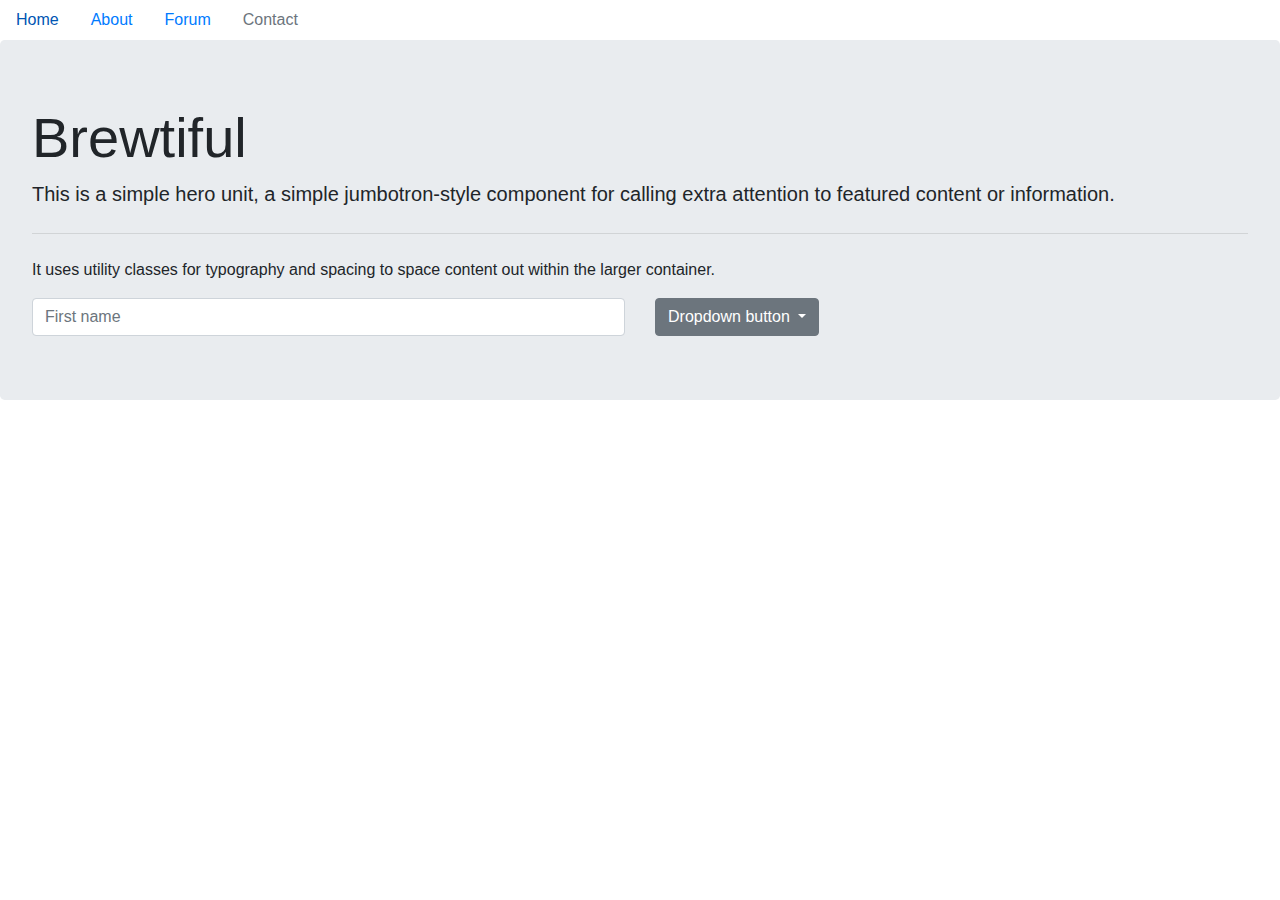
==== index.html @ ffa6af84 "added basic nav and jumbotron" ====
<!DOCTYPE html>
<html>
<head>
    <meta charset="utf-8" />
    <meta http-equiv="X-UA-Compatible" content="IE=edge">
    <title>Page Title</title>
    <meta name="viewport" content="width=device-width, initial-scale=1">
    <link rel="stylesheet" href="https://stackpath.bootstrapcdn.com/bootstrap/4.1.3/css/bootstrap.min.css">
    <link rel="stylesheet" href="https://use.fontawesome.com/releases/v5.5.0/css/all.css" integrity="sha384-B4dIYHKNBt8Bc12p+WXckhzcICo0wtJAoU8YZTY5qE0Id1GSseTk6S+L3BlXeVIU" crossorigin="anonymous">
    <link rel="stylesheet" type="text/css" media="screen" href="main.css" />
    <script src="main.js"></script>
</head>
<body>
    <nav class="nav">
        <a class="nav-link active" href="#">Home</a>
        <a class="nav-link" href="about.html">About</a>
        <a class="nav-link" href="forum.html">Forum</a>
        <a class="nav-link disabled" href="contact.html">Contact</a>
      </nav>

      <div class="jumbotron">
        <h1 class="display-4">Brewtiful</h1>
        <p class="lead">This is a simple hero unit, a simple jumbotron-style component for calling extra attention to featured content or information.</p>
        <hr class="my-4">
        <p>It uses utility classes for typography and spacing to space content out within the larger container.</p>
        
        <form>
            <div class="row">
              <div class="col">
                <input type="text" class="form-control" placeholder="First name">
              </div>
              <div class="col">
                    <div class="dropdown">
                            <button class="btn btn-secondary dropdown-toggle" type="button" id="dropdownMenuButton" data-toggle="dropdown" aria-haspopup="true" aria-expanded="false">
                            Dropdown button
                            </button>
                            <div class="dropdown-menu" aria-labelledby="dropdownMenuButton">
                            <a class="dropdown-item" href="#">Action</a>
                            <a class="dropdown-item" href="#">Another action</a>
                            <a class="dropdown-item" href="#">Something else here</a>
                            </div>
                            </div>
                
              </div>
            </div>
          </form>
          
      </div>
</body>
</html>
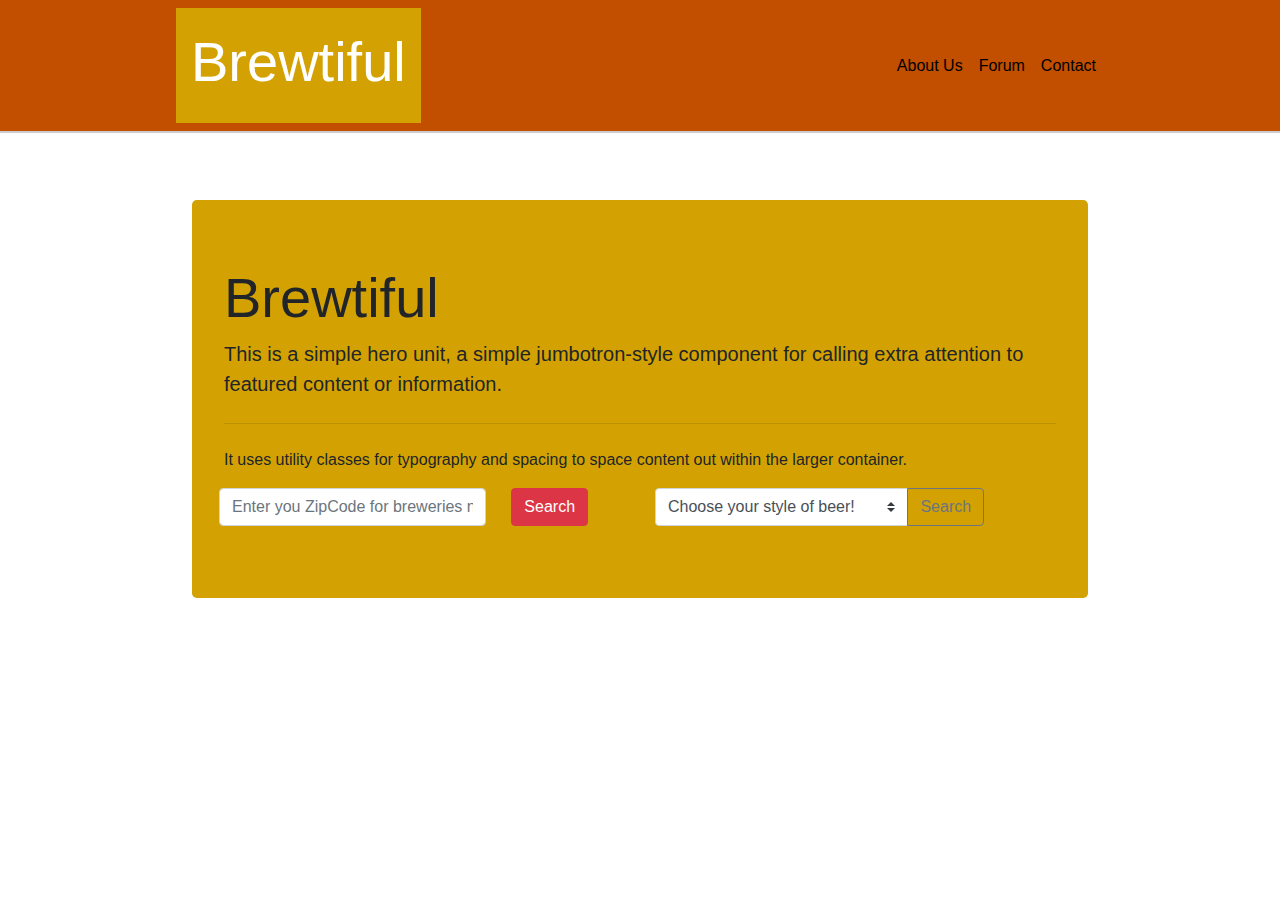
==== commit 5fd264b2: "Merge pull request #12 from ShawnArd/shawn" ====
--- a/index.html
+++ b/index.html
@@ -6,18 +6,39 @@
     <title>Page Title</title>
     <meta name="viewport" content="width=device-width, initial-scale=1">
     <link rel="stylesheet" href="https://stackpath.bootstrapcdn.com/bootstrap/4.1.3/css/bootstrap.min.css">
+    <script src="https://code.jquery.com/jquery-3.3.1.min.js" integrity="sha256-FgpCb/KJQlLNfOu91ta32o/NMZxltwRo8QtmkMRdAu8=" crossorigin="anonymous"></script>
+    <script src="https://code.jquery.com/jquery-3.3.1.slim.min.js" integrity="sha384-q8i/X+965DzO0rT7abK41JStQIAqVgRVzpbzo5smXKp4YfRvH+8abtTE1Pi6jizo" crossorigin="anonymous"></script>
+<script src="https://cdnjs.cloudflare.com/ajax/libs/popper.js/1.14.3/umd/popper.min.js" integrity="sha384-ZMP7rVo3mIykV+2+9J3UJ46jBk0WLaUAdn689aCwoqbBJiSnjAK/l8WvCWPIPm49" crossorigin="anonymous"></script>
+<script src="https://stackpath.bootstrapcdn.com/bootstrap/4.1.3/js/bootstrap.min.js" integrity="sha384-ChfqqxuZUCnJSK3+MXmPNIyE6ZbWh2IMqE241rYiqJxyMiZ6OW/JmZQ5stwEULTy" crossorigin="anonymous"></script>
     <link rel="stylesheet" href="https://use.fontawesome.com/releases/v5.5.0/css/all.css" integrity="sha384-B4dIYHKNBt8Bc12p+WXckhzcICo0wtJAoU8YZTY5qE0Id1GSseTk6S+L3BlXeVIU" crossorigin="anonymous">
-    <link rel="stylesheet" type="text/css" media="screen" href="main.css" />
-    <script src="main.js"></script>
+    <link rel="stylesheet" type="text/css" media="screen" href="assets/css/Brewtiful.css" />
+    <script src="assets/javascript/Brewtiful.js"></script>
 </head>
 <body>
-    <nav class="nav">
-        <a class="nav-link active" href="#">Home</a>
-        <a class="nav-link" href="about.html">About</a>
-        <a class="nav-link" href="forum.html">Forum</a>
-        <a class="nav-link disabled" href="contact.html">Contact</a>
-      </nav>
-
+    <div class="header">
+        <nav class="navbar navbar-expand-md navbar-dark " id="nav">
+        
+          <div class="mx-auto order-0" id= "name">
+            <a class="navbar-brand mx-auto" href="index.html"> <h1 class="display-4">Brewtiful</h1></a>
+          </div>
+    
+          <div class="navbar-collapse collapse w-100 order-3 dual-collapse2">
+            <ul class="navbar-nav ml-auto" >
+                <li class="nav-item">
+                    <a class="nav-link" id= "navi" href="about.html">About Us</a>
+                </li>
+                
+                <li class="nav-item">
+                    <a class="nav-link" id= "navi" href="forum.html">Forum</a>
+                </li>
+                <li class="nav-item">
+                    <a class="nav-link" id= "navi" href="contact.html">Contact</a>
+                </li>
+            </ul>
+          </div>
+        </nav>
+      </div>
+      <div class="page"></div>
       <div class="jumbotron">
         <h1 class="display-4">Brewtiful</h1>
         <p class="lead">This is a simple hero unit, a simple jumbotron-style component for calling extra attention to featured content or information.</p>
@@ -26,25 +47,41 @@
         
         <form>
             <div class="row">
-              <div class="col">
-                <input type="text" class="form-control" placeholder="First name">
-              </div>
-              <div class="col">
-                    <div class="dropdown">
-                            <button class="btn btn-secondary dropdown-toggle" type="button" id="dropdownMenuButton" data-toggle="dropdown" aria-haspopup="true" aria-expanded="false">
-                            Dropdown button
-                            </button>
-                            <div class="dropdown-menu" aria-labelledby="dropdownMenuButton">
-                            <a class="dropdown-item" href="#">Action</a>
-                            <a class="dropdown-item" href="#">Another action</a>
-                            <a class="dropdown-item" href="#">Something else here</a>
+              <div class="col-md-4">
+                    <div class="form-row align-items-center">
+                            
+                              <label class="sr-only" for="inlineFormInput">location</label>
+                              <input type="text" class="form-control mb-2" id="location-input" placeholder="Enter you ZipCode for breweries near you!">
                             </div>
+                        </div>
+                        <div class="col-md-2">
+                <button type="button" class="btn btn-danger mb-2" id="user-submit">Search</button>
                             </div>
-                
+             
+              <div class="col-md-5">
+                <div class="input-group">
+                    <select class="custom-select" id="inputGroupSelect04" aria-label="Example select with button addon">
+                      <option selected>Choose your style of beer!</option>
+                      <option value="ipa">IPA</option>
+                      <option value="lager">Lager</option>
+                      <option value="stout">Stout</option>
+                      <option value="tripel">Tripel</option>
+                      <option value="pilsner">Pilsner</option>
+                      <option value="wheat">Wheat</option>
+                    </select>
+                    <div class="input-group-append">
+                      <button class="btn btn-outline-secondary btn-warning" type="button">Search</button>
+                    </div>
+                  </div>
               </div>
             </div>
           </form>
+          <div id="brewery-div"></div>
           
       </div>
+    </div>
+
+    <script src="assets/javascript/gmaps-function.js"></script>
+    <script src="https://code.jquery.com/jquery-3.3.1.min.js" integrity="sha256-FgpCb/KJQlLNfOu91ta32o/NMZxltwRo8QtmkMRdAu8=" crossorigin="anonymous"></script>
 </body>
-</html>+</html>
--- a/assets/css/Brewtiful.css
+++ b/assets/css/Brewtiful.css
@@ -0,0 +1,57 @@
+.header {
+  position: fixed;
+  top: 0px;
+  left: 0px;
+  width: 100%;
+  border-style: solid;
+  border-width: 0px 0px 2px 0px;
+  border-bottom-color: #cccccc;
+  background-color: rgb(194, 78, 0);
+}
+
+.nav {
+  overflow: hidden;
+  background-color: rgb(194, 78, 0);
+  width: 960px;
+  margin: 0 auto;
+  padding-top: 20px;
+}
+
+#nav {
+  overflow: hidden;
+  background-color: rgb(194, 78, 0);
+  width: 960px;
+  margin: 0 auto;
+  color: black;
+}
+
+#navi {
+  color: black;
+}
+
+#name {
+  background-color: #d3a202;
+  font-weight: bold;
+  color: #ffffff;
+  padding: 15px;
+}
+.page {
+  margin: 200px 0px;
+}
+.jumbotron {
+  width: 70%;
+  margin: 0px auto;
+  background-color: #d3a202;
+}
+
+.text-container {
+  font-size: 25px;
+}
+
+.display-text {
+  background-color: #ffffff;
+}
+.btn-primary {
+  background-color: rgb(194, 78, 0);
+
+}
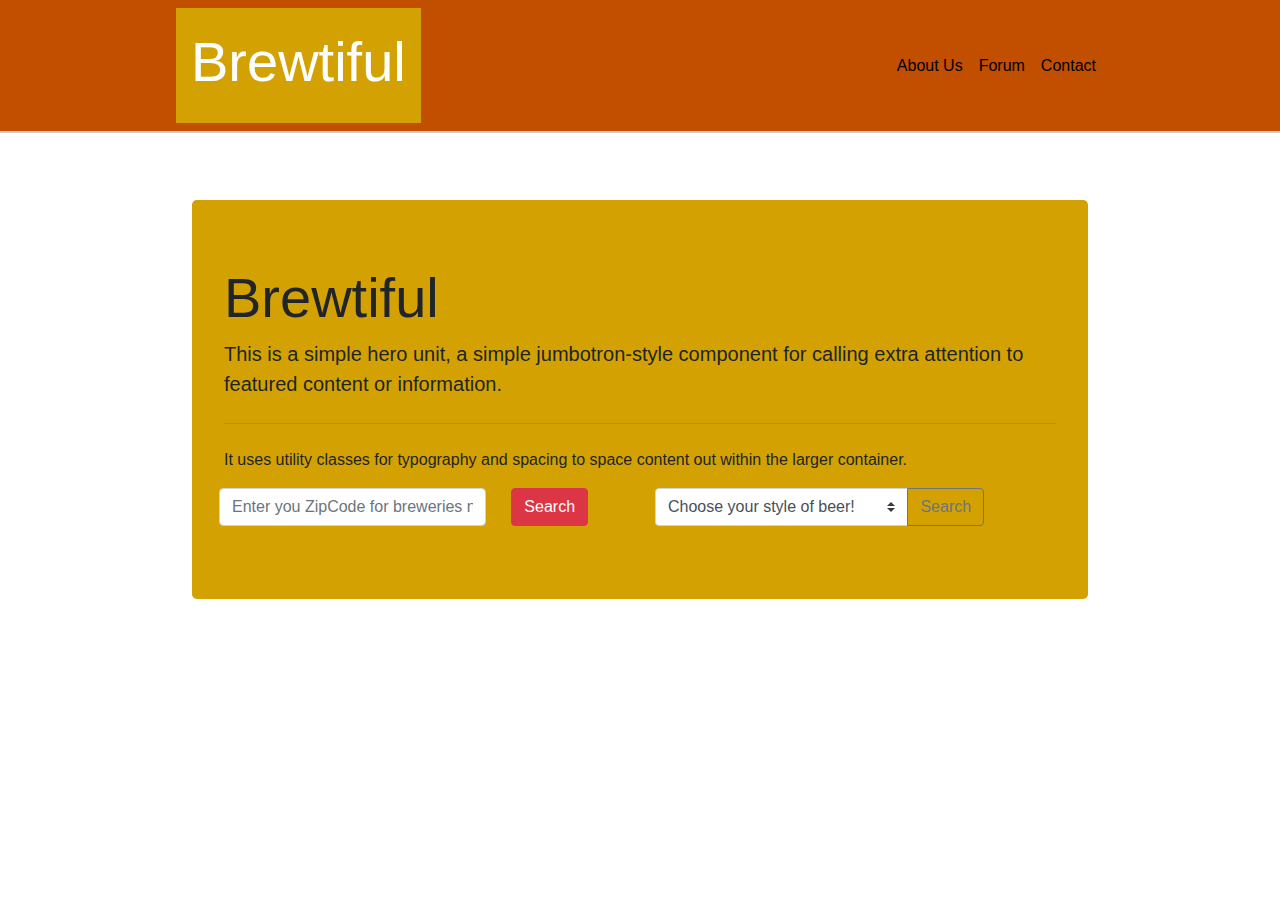
==== commit d9f8d9ec: "added results page to index" ====
--- a/index.html
+++ b/index.html
@@ -51,7 +51,7 @@
                     <div class="form-row align-items-center">
                             
                               <label class="sr-only" for="inlineFormInput">location</label>
-                              <input type="text" class="form-control mb-2" id="location-input" placeholder="Enter you ZipCode for breweries near you!">
+                              <input type="text" class="form-control mb-2" id="user-zip-code" placeholder="Enter you ZipCode for breweries near you!">
                             </div>
                         </div>
                         <div class="col-md-2">
@@ -76,12 +76,21 @@
               </div>
             </div>
           </form>
-          <div id="brewery-div"></div>
+          <div class="row">
+          <div class="col-md-8">
+              <div id="brewery-table"></div>
+          </div>
+          <div class="col-md-2">
+              <div id="brewery-div"></div>
+            </div>
+          
+          
           
       </div>
     </div>
 
+    
+    <script src="https://code.jquery.com/jquery-3.3.1.min.js" integrity="sha256-FgpCb/KJQlLNfOu91ta32o/NMZxltwRo8QtmkMRdAu8=" crossorigin="anonymous"></script>
     <script src="assets/javascript/gmaps-function.js"></script>
-    <script src="https://code.jquery.com/jquery-3.3.1.min.js" integrity="sha256-FgpCb/KJQlLNfOu91ta32o/NMZxltwRo8QtmkMRdAu8=" crossorigin="anonymous"></script>
 </body>
 </html>
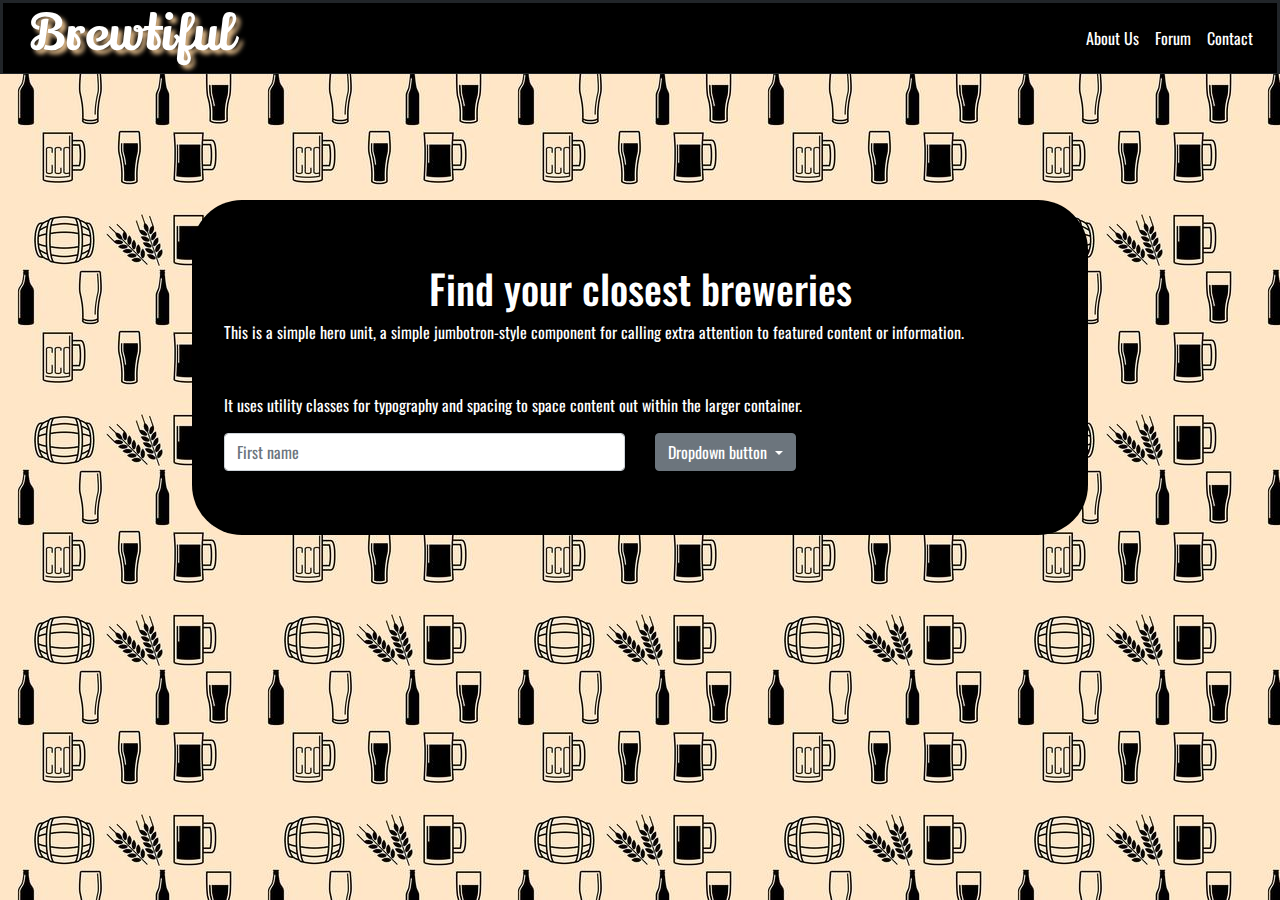
==== commit d1aa66d3: "css" ====
--- a/index.html
+++ b/index.html
@@ -6,17 +6,17 @@
     <title>Page Title</title>
     <meta name="viewport" content="width=device-width, initial-scale=1">
     <link rel="stylesheet" href="https://stackpath.bootstrapcdn.com/bootstrap/4.1.3/css/bootstrap.min.css">
-    <script src="https://code.jquery.com/jquery-3.3.1.min.js" integrity="sha256-FgpCb/KJQlLNfOu91ta32o/NMZxltwRo8QtmkMRdAu8=" crossorigin="anonymous"></script>
-    <script src="https://code.jquery.com/jquery-3.3.1.slim.min.js" integrity="sha384-q8i/X+965DzO0rT7abK41JStQIAqVgRVzpbzo5smXKp4YfRvH+8abtTE1Pi6jizo" crossorigin="anonymous"></script>
-<script src="https://cdnjs.cloudflare.com/ajax/libs/popper.js/1.14.3/umd/popper.min.js" integrity="sha384-ZMP7rVo3mIykV+2+9J3UJ46jBk0WLaUAdn689aCwoqbBJiSnjAK/l8WvCWPIPm49" crossorigin="anonymous"></script>
-<script src="https://stackpath.bootstrapcdn.com/bootstrap/4.1.3/js/bootstrap.min.js" integrity="sha384-ChfqqxuZUCnJSK3+MXmPNIyE6ZbWh2IMqE241rYiqJxyMiZ6OW/JmZQ5stwEULTy" crossorigin="anonymous"></script>
     <link rel="stylesheet" href="https://use.fontawesome.com/releases/v5.5.0/css/all.css" integrity="sha384-B4dIYHKNBt8Bc12p+WXckhzcICo0wtJAoU8YZTY5qE0Id1GSseTk6S+L3BlXeVIU" crossorigin="anonymous">
     <link rel="stylesheet" type="text/css" media="screen" href="assets/css/Brewtiful.css" />
+    <link href="https://fonts.googleapis.com/css?family=Lily+Script+One&effect=shadow-multiple" rel="stylesheet">
+    <link href="https://fonts.googleapis.com/css?family=Nanum+Gothic" rel="stylesheet">
+    <link href="https://fonts.googleapis.com/css?family=Lemon|Lilita+One|Rancho" rel="stylesheet">
+    <link href="https://fonts.googleapis.com/css?family=Oswald:400,600" rel="stylesheet">
     <script src="assets/javascript/Brewtiful.js"></script>
 </head>
 <body>
     <div class="header">
-        <nav class="navbar navbar-expand-md navbar-dark " id="nav">
+        <nav class="navbar navbar-expand-md navbar-dark my-nav" id="nav">
         
           <div class="mx-auto order-0" id= "name">
             <a class="navbar-brand mx-auto" href="index.html"> <h1 class="display-4">Brewtiful</h1></a>
@@ -40,57 +40,33 @@
       </div>
       <div class="page"></div>
       <div class="jumbotron">
-        <h1 class="display-4">Brewtiful</h1>
-        <p class="lead">This is a simple hero unit, a simple jumbotron-style component for calling extra attention to featured content or information.</p>
+        <h1 class="display-5">Find your closest breweries</h1>
+        <p class="mytext">This is a simple hero unit, a simple jumbotron-style component for calling extra attention to featured content or information.</p>
         <hr class="my-4">
-        <p>It uses utility classes for typography and spacing to space content out within the larger container.</p>
+        <p class="mytext">It uses utility classes for typography and spacing to space content out within the larger container.</p>
         
         <form>
             <div class="row">
-              <div class="col-md-4">
-                    <div class="form-row align-items-center">
-                            
-                              <label class="sr-only" for="inlineFormInput">location</label>
-                              <input type="text" class="form-control mb-2" id="user-zip-code" placeholder="Enter you ZipCode for breweries near you!">
+              <div class="col">
+                <input type="text" class="form-control" placeholder="First name">
+              </div>
+              <div class="col">
+                    <div class="dropdown">
+                            <button class="btn btn-secondary dropdown-toggle" type="button" id="dropdownMenuButton" data-toggle="dropdown" aria-haspopup="true" aria-expanded="false">
+                            Dropdown button
+                            </button>
+                            <div class="dropdown-menu" aria-labelledby="dropdownMenuButton">
+                            <a class="dropdown-item" href="#">Action</a>
+                            <a class="dropdown-item" href="#">Another action</a>
+                            <a class="dropdown-item" href="#">Something else here</a>
                             </div>
-                        </div>
-                        <div class="col-md-2">
-                <button type="button" class="btn btn-danger mb-2" id="user-submit">Search</button>
                             </div>
-             
-              <div class="col-md-5">
-                <div class="input-group">
-                    <select class="custom-select" id="inputGroupSelect04" aria-label="Example select with button addon">
-                      <option selected>Choose your style of beer!</option>
-                      <option value="ipa">IPA</option>
-                      <option value="lager">Lager</option>
-                      <option value="stout">Stout</option>
-                      <option value="tripel">Tripel</option>
-                      <option value="pilsner">Pilsner</option>
-                      <option value="wheat">Wheat</option>
-                    </select>
-                    <div class="input-group-append">
-                      <button class="btn btn-outline-secondary btn-warning" type="button">Search</button>
-                    </div>
-                  </div>
+                
               </div>
             </div>
           </form>
-          <div class="row">
-          <div class="col-md-8">
-              <div id="brewery-table"></div>
-          </div>
-          <div class="col-md-2">
-              <div id="brewery-div"></div>
-            </div>
-          
-          
           
       </div>
     </div>
-
-    
-    <script src="https://code.jquery.com/jquery-3.3.1.min.js" integrity="sha256-FgpCb/KJQlLNfOu91ta32o/NMZxltwRo8QtmkMRdAu8=" crossorigin="anonymous"></script>
-    <script src="assets/javascript/gmaps-function.js"></script>
 </body>
-</html>
+</html>--- a/assets/css/Brewtiful.css
+++ b/assets/css/Brewtiful.css
@@ -1,47 +1,83 @@
+body {
+  background-image: url(../images/beervector2.jpg);
+  /* color: rgb(255, 255, 255); */
+  content: center;
+}  
+
+.mytext {
+  color: white;
+}
+
 .header {
   position: fixed;
+  height: 74px;
   top: 0px;
   left: 0px;
   width: 100%;
   border-style: solid;
-  border-width: 0px 0px 2px 0px;
-  border-bottom-color: #cccccc;
-  background-color: rgb(194, 78, 0);
+  background-color:#000000;
 }
-
+.my-nav {
+  height: 70px;
+  position: relative;
+  display: flex;
+  align-items: center;
+  background-color:#000000;
+ }
 .nav {
   overflow: hidden;
-  background-color: rgb(194, 78, 0);
-  width: 960px;
+  background-color:#000000;
+  width: 100%;
   margin: 0 auto;
-  padding-top: 20px;
+  font-family: 'Oswald', sans-serif;
 }
-
 #nav {
   overflow: hidden;
-  background-color: rgb(194, 78, 0);
-  width: 960px;
+  background-color:#000000;
+  height: 70px;
+  top: 0px;
+  left: 0px;
+  width: 100%;
   margin: 0 auto;
-  color: black;
-}
+  font-family: 'Oswald', sans-serif;
+} 
 
 #navi {
-  color: black;
+  color: white;
+  font-family: 'Oswald', sans-serif;
 }
 
 #name {
-  background-color: #d3a202;
-  font-weight: bold;
-  color: #ffffff;
-  padding: 15px;
+  padding: 10px;
+  font-family: 'Lily Script One', cursive;
+  text-shadow: 4px 4px 4px rgb(222,184,135);
 }
+
+.display-4 { 
+  color:white;
+  font-size: 50px;
+  /* float: right; */
+  /* transform: rotate(-7deg); */
+
+}
+.display-5 { 
+  color: white;
+  font-size: 40px;
+  text-align: center;
+  font-family: 'Oswald', sans-serif;
+}
+
 .page {
   margin: 200px 0px;
+  color:#ffffff;
 }
 .jumbotron {
   width: 70%;
   margin: 0px auto;
-  background-color: #d3a202;
+  background-color:#000000;
+  font-family: 'Oswald', sans-serif;
+  border-radius: 50px;
+  /* margin-bottom: 0px;   */
 }
 
 .text-container {
@@ -49,9 +85,12 @@
 }
 
 .display-text {
-  background-color: #ffffff;
+  background-color: white;
 }
+
 .btn-primary {
-  background-color: rgb(194, 78, 0);
-
+  background-color: #e60012;
 }
+.dropdownMenuButton {
+  background-color: #e60012;
+}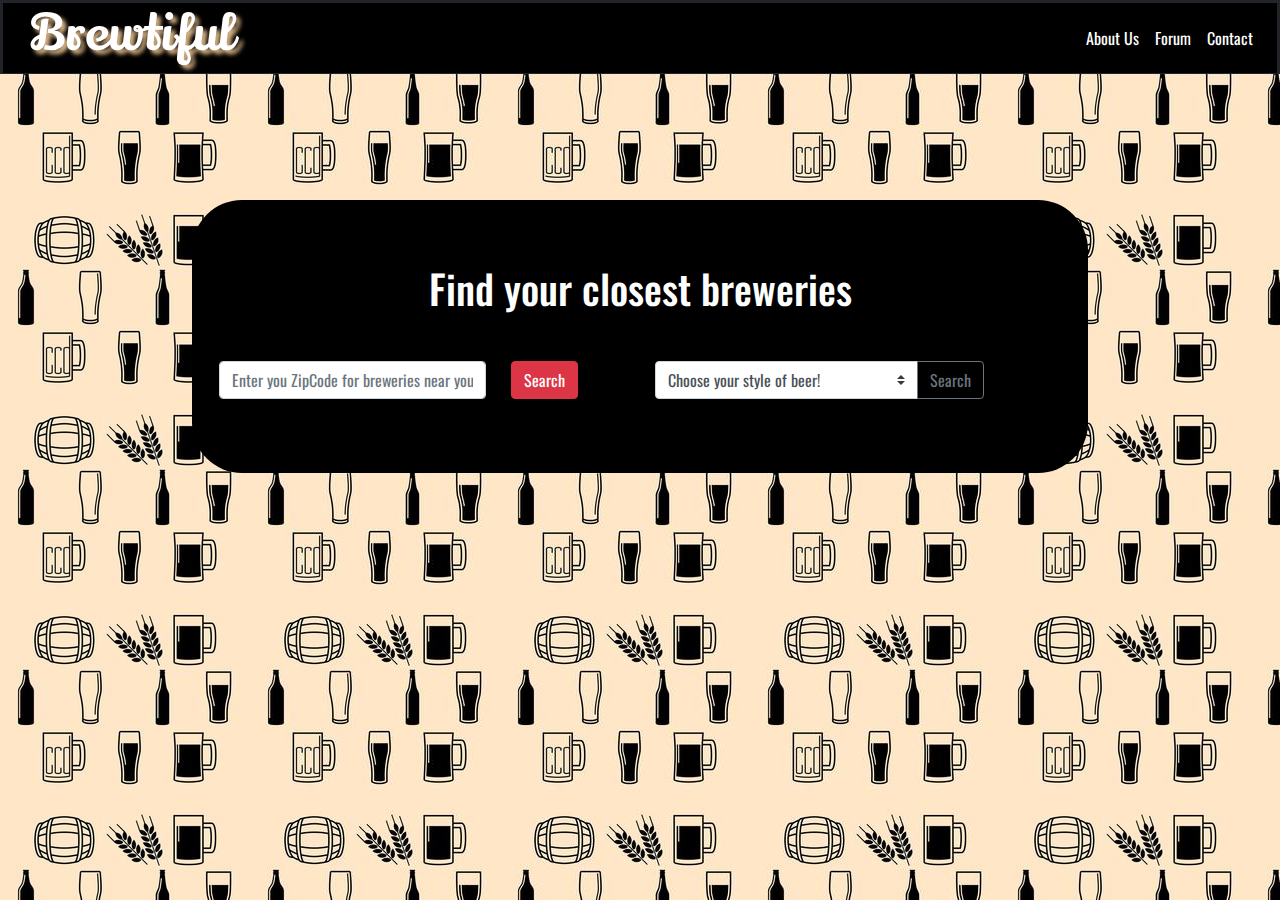
==== commit f65a1551: "deleted in index.html test" ====
--- a/index.html
+++ b/index.html
@@ -1,72 +1,111 @@
 <!DOCTYPE html>
 <html>
+
 <head>
-    <meta charset="utf-8" />
-    <meta http-equiv="X-UA-Compatible" content="IE=edge">
-    <title>Page Title</title>
-    <meta name="viewport" content="width=device-width, initial-scale=1">
-    <link rel="stylesheet" href="https://stackpath.bootstrapcdn.com/bootstrap/4.1.3/css/bootstrap.min.css">
-    <link rel="stylesheet" href="https://use.fontawesome.com/releases/v5.5.0/css/all.css" integrity="sha384-B4dIYHKNBt8Bc12p+WXckhzcICo0wtJAoU8YZTY5qE0Id1GSseTk6S+L3BlXeVIU" crossorigin="anonymous">
-    <link rel="stylesheet" type="text/css" media="screen" href="assets/css/Brewtiful.css" />
-    <link href="https://fonts.googleapis.com/css?family=Lily+Script+One&effect=shadow-multiple" rel="stylesheet">
-    <link href="https://fonts.googleapis.com/css?family=Nanum+Gothic" rel="stylesheet">
-    <link href="https://fonts.googleapis.com/css?family=Lemon|Lilita+One|Rancho" rel="stylesheet">
-    <link href="https://fonts.googleapis.com/css?family=Oswald:400,600" rel="stylesheet">
-    <script src="assets/javascript/Brewtiful.js"></script>
+  <meta charset="utf-8" />
+  <meta http-equiv="X-UA-Compatible" content="IE=edge">
+  <title>Home</title>
+  <meta name="viewport" content="width=device-width, initial-scale=1">
+  <link rel="stylesheet" href="https://stackpath.bootstrapcdn.com/bootstrap/4.1.3/css/bootstrap.min.css">
+  <link rel="stylesheet" href="https://use.fontawesome.com/releases/v5.5.0/css/all.css" integrity="sha384-B4dIYHKNBt8Bc12p+WXckhzcICo0wtJAoU8YZTY5qE0Id1GSseTk6S+L3BlXeVIU"
+    crossorigin="anonymous">
+  <link rel="stylesheet" type="text/css" media="screen" href="assets/css/Brewtiful.css" />
+  <script src="https://code.jquery.com/jquery-3.3.1.min.js" integrity="sha256-FgpCb/KJQlLNfOu91ta32o/NMZxltwRo8QtmkMRdAu8="
+    crossorigin="anonymous"></script>
+  <script src="https://code.jquery.com/jquery-3.3.1.slim.min.js" integrity="sha384-q8i/X+965DzO0rT7abK41JStQIAqVgRVzpbzo5smXKp4YfRvH+8abtTE1Pi6jizo"
+    crossorigin="anonymous"></script>
+  <script src="https://cdnjs.cloudflare.com/ajax/libs/popper.js/1.14.3/umd/popper.min.js" integrity="sha384-ZMP7rVo3mIykV+2+9J3UJ46jBk0WLaUAdn689aCwoqbBJiSnjAK/l8WvCWPIPm49"
+    crossorigin="anonymous"></script>
+  <link href="https://fonts.googleapis.com/css?family=Lily+Script+One&effect=shadow-multiple" rel="stylesheet">
+  <link href="https://fonts.googleapis.com/css?family=Nanum+Gothic" rel="stylesheet">
+  <link href="https://fonts.googleapis.com/css?family=Lemon|Lilita+One|Rancho" rel="stylesheet">
+  <link href="https://fonts.googleapis.com/css?family=Oswald:400,600" rel="stylesheet">
+  <script src="assets/javascript/Brewtiful.js"></script>
 </head>
+
 <body>
-    <div class="header">
-        <nav class="navbar navbar-expand-md navbar-dark my-nav" id="nav">
-        
-          <div class="mx-auto order-0" id= "name">
-            <a class="navbar-brand mx-auto" href="index.html"> <h1 class="display-4">Brewtiful</h1></a>
+  <div class="header">
+    <nav class="navbar navbar-expand-md navbar-dark my-nav" id="nav">
+
+      <div class="mx-auto order-0" id="name">
+        <a class="navbar-brand mx-auto" href="index.html">
+          <h1 class="display-4">Brewtiful</h1>
+        </a>
+      </div>
+
+      <div class="navbar-collapse collapse w-100 order-3 dual-collapse2">
+        <ul class="navbar-nav ml-auto">
+          <li class="nav-item">
+            <a class="nav-link" id="navi" href="about.html">About Us</a>
+          </li>
+
+          <li class="nav-item">
+            <a class="nav-link" id="navi" href="forum.html">Forum</a>
+          </li>
+          <li class="nav-item">
+            <a class="nav-link" id="navi" href="contact.html">Contact</a>
+          </li>
+        </ul>
+      </div>
+    </nav>
+  </div>
+  <div class="page"></div>
+  <div class="jumbotron">
+    <h1 class="display-5">Find your closest breweries</h1>
+    <p class="mytext"></p>
+    <hr class="my-4">
+    <p class="mytext"></p>
+
+    <form>
+      <div class="row">
+        <div class="col-md-4">
+          <div class="form-row align-items-center">
+
+            <label class="sr-only" for="inlineFormInput">location</label>
+            <input type="text" class="form-control mb-2" id="user-zip-code" placeholder="Enter you ZipCode for breweries near you!">
           </div>
-    
-          <div class="navbar-collapse collapse w-100 order-3 dual-collapse2">
-            <ul class="navbar-nav ml-auto" >
-                <li class="nav-item">
-                    <a class="nav-link" id= "navi" href="about.html">About Us</a>
-                </li>
-                
-                <li class="nav-item">
-                    <a class="nav-link" id= "navi" href="forum.html">Forum</a>
-                </li>
-                <li class="nav-item">
-                    <a class="nav-link" id= "navi" href="contact.html">Contact</a>
-                </li>
-            </ul>
+        </div>
+        <div class="col-md-2">
+          <button type="button" class="btn btn-danger mb-2" id="user-submit">Search</button>
+        </div>
+
+        <div class="col-md-5">
+          <div class="input-group">
+            <select class="custom-select" id="beer-select" aria-label="Example select with button addon">
+              <option selected>Choose your style of beer!</option>
+              <option value="IPA">IPA</option>
+              <!-- <option value="Lager">Lager</option> -->
+              <option value="Stout">Stout</option>
+              <!-- <option value="Ale">Ale</option> -->
+              <option value="Pilsener">Pilsener</option>
+
+            </select>
+            <div class="input-group-append">
+              <button class="btn btn-outline-secondary btn-warning" id="user-select" type="button">Search</button>
+            </div>
           </div>
-        </nav>
+        </div>
       </div>
-      <div class="page"></div>
-      <div class="jumbotron">
-        <h1 class="display-5">Find your closest breweries</h1>
-        <p class="mytext">This is a simple hero unit, a simple jumbotron-style component for calling extra attention to featured content or information.</p>
-        <hr class="my-4">
-        <p class="mytext">It uses utility classes for typography and spacing to space content out within the larger container.</p>
-        
-        <form>
-            <div class="row">
-              <div class="col">
-                <input type="text" class="form-control" placeholder="First name">
-              </div>
-              <div class="col">
-                    <div class="dropdown">
-                            <button class="btn btn-secondary dropdown-toggle" type="button" id="dropdownMenuButton" data-toggle="dropdown" aria-haspopup="true" aria-expanded="false">
-                            Dropdown button
-                            </button>
-                            <div class="dropdown-menu" aria-labelledby="dropdownMenuButton">
-                            <a class="dropdown-item" href="#">Action</a>
-                            <a class="dropdown-item" href="#">Another action</a>
-                            <a class="dropdown-item" href="#">Something else here</a>
-                            </div>
-                            </div>
-                
-              </div>
-            </div>
-          </form>
-          
+    </form>
+    <div class="row">
+      <div class="col-md-6">
+        <div id="brewery-table"></div>
+      </div>
+      <div class="col-md-2">
+        <div id="brewery-div"></div>
+      </div>
+
+    </div>
+    <div class="row">
+      <div class="col-md-8">
+        <div id="beer-table"></div>
       </div>
     </div>
+  </div>
+  <script src="https://code.jquery.com/jquery-3.3.1.min.js" integrity="sha256-FgpCb/KJQlLNfOu91ta32o/NMZxltwRo8QtmkMRdAu8="
+    crossorigin="anonymous"></script>
+  <script src="assets/javascript/gmaps-function.js"></script>
+  <script src="assets/javascript/beer-function.js"></script>
 </body>
+
 </html>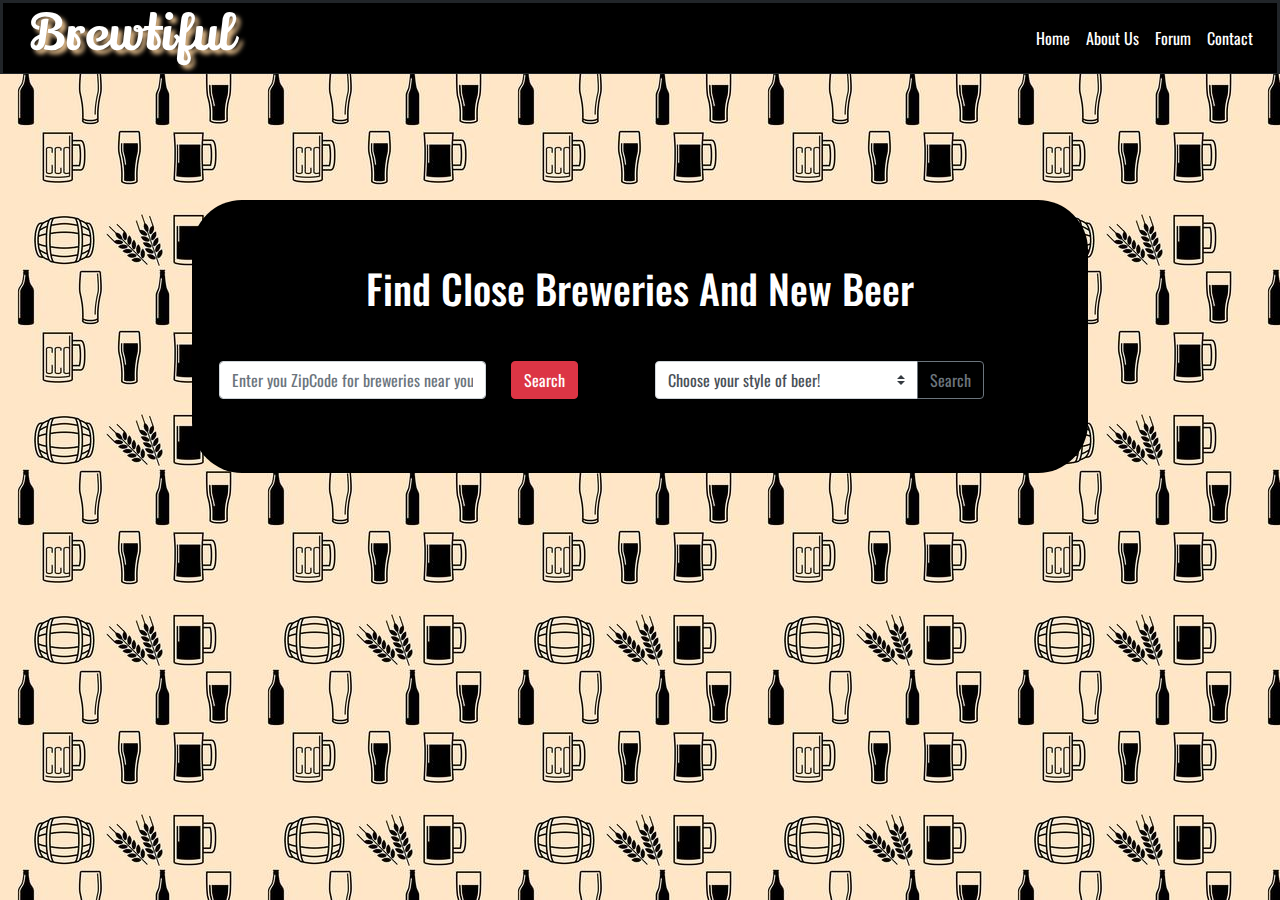
==== commit a79cf2c6: "Merge pull request #28 from ShawnArd/tailwind-1" ====
--- a/index.html
+++ b/index.html
@@ -36,6 +36,9 @@
       <div class="navbar-collapse collapse w-100 order-3 dual-collapse2">
         <ul class="navbar-nav ml-auto">
           <li class="nav-item">
+            <a class="nav-link" id="navi" href="index.html">Home</a>
+          </li>
+          <li class="nav-item">
             <a class="nav-link" id="navi" href="about.html">About Us</a>
           </li>
 
@@ -51,7 +54,7 @@
   </div>
   <div class="page"></div>
   <div class="jumbotron">
-    <h1 class="display-5">Find your closest breweries</h1>
+    <h1 class="display-5">Find Close Breweries And New Beer</h1>
     <p class="mytext"></p>
     <hr class="my-4">
     <p class="mytext"></p>
@@ -74,10 +77,11 @@
             <select class="custom-select" id="beer-select" aria-label="Example select with button addon">
               <option selected>Choose your style of beer!</option>
               <option value="IPA">IPA</option>
+              <option value="Pilsener">Pilsener</option>
               <!-- <option value="Lager">Lager</option> -->
               <option value="Stout">Stout</option>
               <!-- <option value="Ale">Ale</option> -->
-              <option value="Pilsener">Pilsener</option>
+              
 
             </select>
             <div class="input-group-append">
@@ -91,14 +95,14 @@
       <div class="col-md-6">
         <div id="brewery-table"></div>
       </div>
-      <div class="col-md-2">
-        <div id="brewery-div"></div>
+      <div class="col-md-4">
+        <div id="beer-table"></div>
       </div>
 
     </div>
     <div class="row">
       <div class="col-md-8">
-        <div id="beer-table"></div>
+        <!-- <div id="beer-table"></div> -->
       </div>
     </div>
   </div>
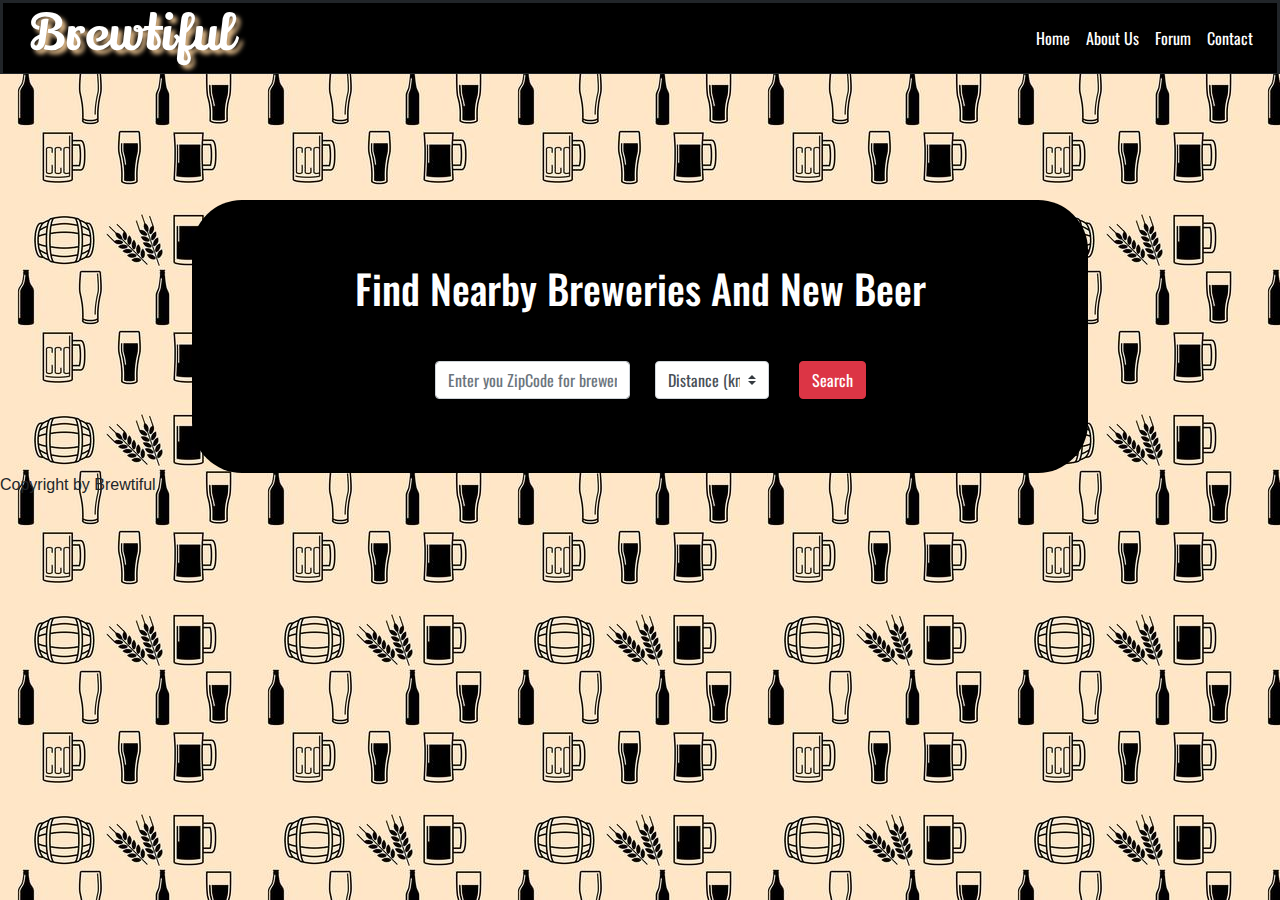
==== commit 06b1e1ed: "scrapped Beer selection in favor of Radius search" ====
--- a/index.html
+++ b/index.html
@@ -20,7 +20,7 @@
   <link href="https://fonts.googleapis.com/css?family=Nanum+Gothic" rel="stylesheet">
   <link href="https://fonts.googleapis.com/css?family=Lemon|Lilita+One|Rancho" rel="stylesheet">
   <link href="https://fonts.googleapis.com/css?family=Oswald:400,600" rel="stylesheet">
-  <script src="assets/javascript/Brewtiful.js"></script>
+
 </head>
 
 <body>
@@ -54,14 +54,16 @@
   </div>
   <div class="page"></div>
   <div class="jumbotron">
-    <h1 class="display-5">Find Close Breweries And New Beer</h1>
+    <h1 class="display-5">Find Nearby Breweries And New Beer</h1>
     <p class="mytext"></p>
     <hr class="my-4">
     <p class="mytext"></p>
 
     <form>
       <div class="row">
-        <div class="col-md-4">
+          <div class="col-md-3">
+          </div>
+        <div class="col-md-3">
           <div class="form-row align-items-center">
 
             <label class="sr-only" for="inlineFormInput">location</label>
@@ -69,26 +71,32 @@
           </div>
         </div>
         <div class="col-md-2">
+          <div class="input-group">
+            <select class="custom-select" id="distance-select" aria-label="Example select with button addon">
+              <option selected>Distance (km)</option>
+              <option value=1000>1 km</option>
+              <option value=3000>3 km</option>
+              <option value=5000>5 km</option>
+              <option value=10000>10 km</option>
+            </select>
+            </div>
+          </div>
+        <div class="col-md-2">
           <button type="button" class="btn btn-danger mb-2" id="user-submit">Search</button>
         </div>
 
-        <div class="col-md-5">
+        <!-- <div class="col-md-5">
           <div class="input-group">
             <select class="custom-select" id="beer-select" aria-label="Example select with button addon">
               <option selected>Choose your style of beer!</option>
               <option value="IPA">IPA</option>
               <option value="Pilsener">Pilsener</option>
-              <!-- <option value="Lager">Lager</option> -->
-              <option value="Stout">Stout</option>
-              <!-- <option value="Ale">Ale</option> -->
-              
-
             </select>
             <div class="input-group-append">
               <button class="btn btn-outline-secondary btn-warning" id="user-select" type="button">Search</button>
             </div>
           </div>
-        </div>
+        </div> -->
       </div>
     </form>
     <div class="row">
@@ -106,10 +114,18 @@
       </div>
     </div>
   </div>
+  <footer>
+    <div class="container-footer">
+      <i class="far fa-copyright"></i>
+      Copyright by Brewtiful
+    </div>
+  </footer>
   <script src="https://code.jquery.com/jquery-3.3.1.min.js" integrity="sha256-FgpCb/KJQlLNfOu91ta32o/NMZxltwRo8QtmkMRdAu8="
     crossorigin="anonymous"></script>
   <script src="assets/javascript/gmaps-function.js"></script>
   <script src="assets/javascript/beer-function.js"></script>
+
+
 </body>
 
 </html>